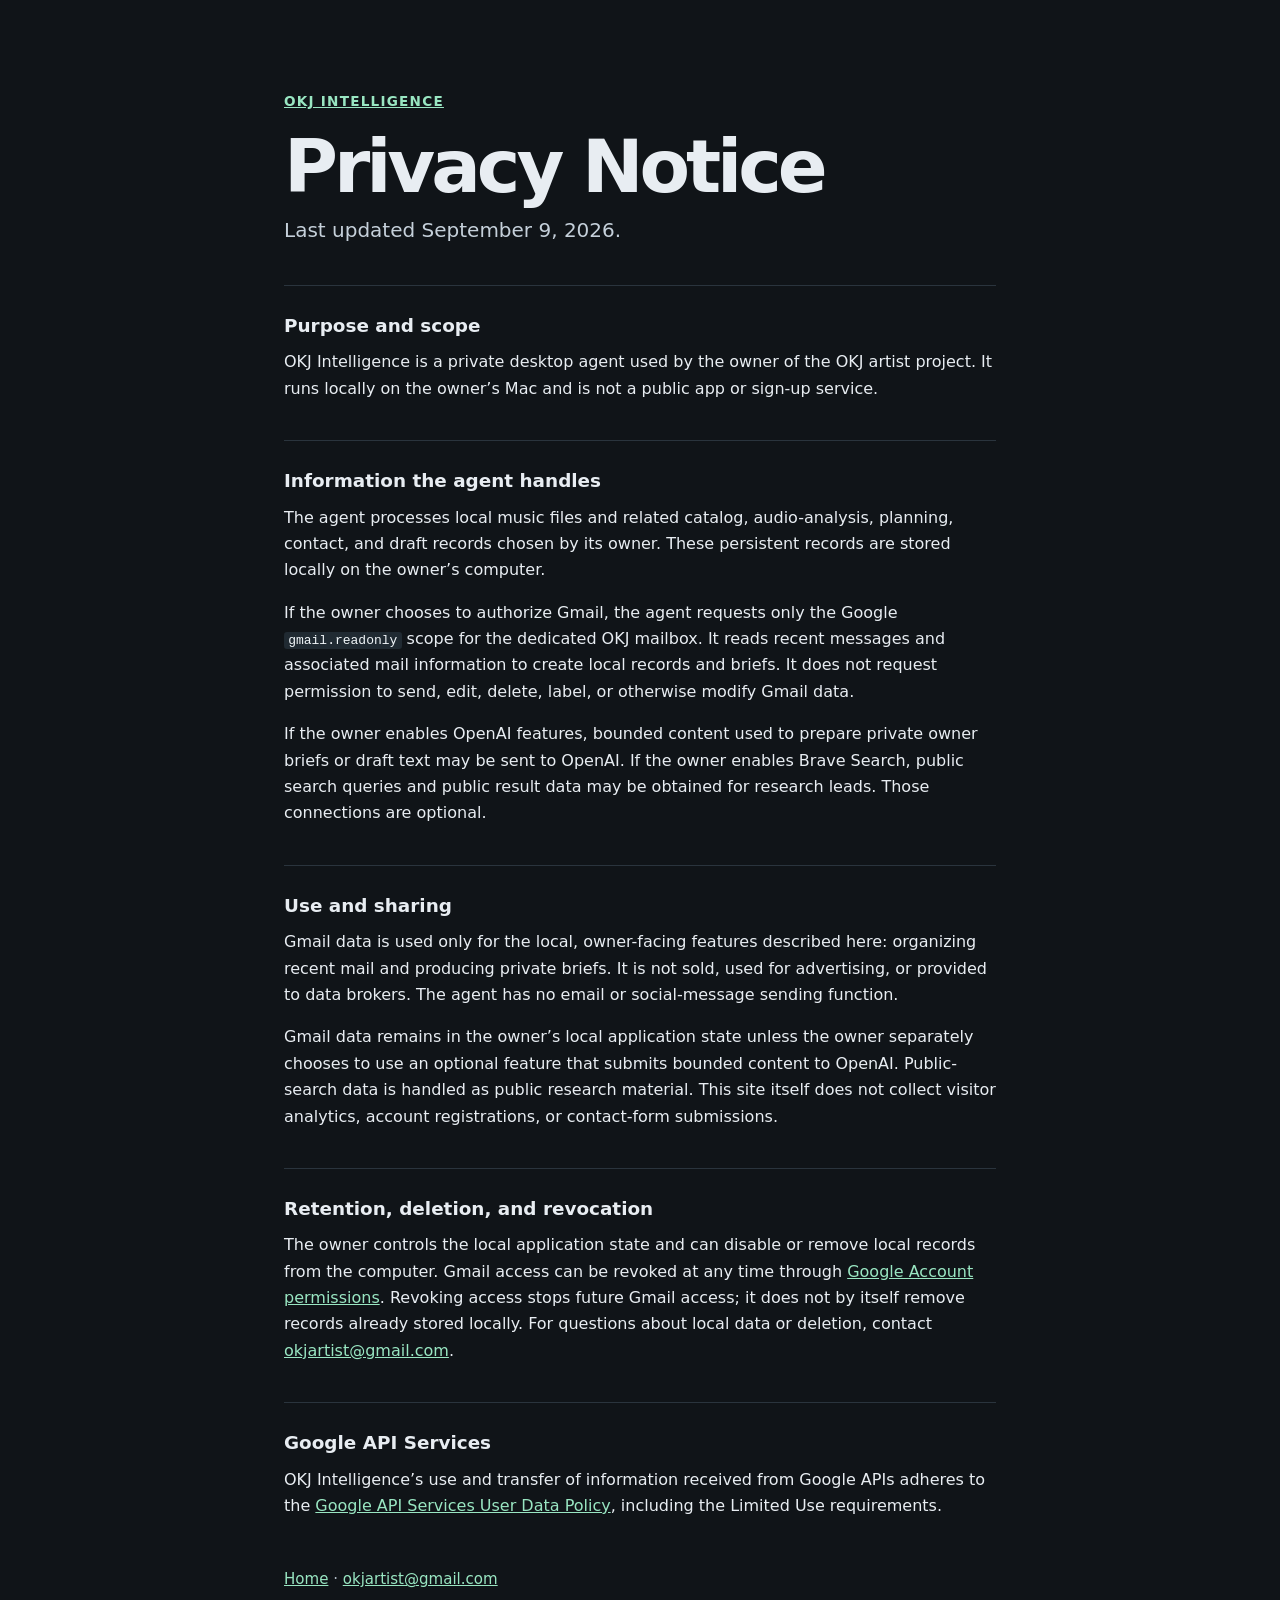
==== privacy.html @ 697395ec "Add public OAuth information site" ====
<!doctype html>
<html lang="en">
  <head>
    <meta charset="utf-8">
    <meta name="viewport" content="width=device-width, initial-scale=1">
    <meta name="description" content="Privacy notice for OKJ Intelligence.">
    <title>Privacy Notice · OKJ Intelligence</title>
    <link rel="stylesheet" href="styles.css">
  </head>
  <body>
    <main>
      <p class="eyebrow"><a href="index.html">OKJ Intelligence</a></p>
      <h1>Privacy Notice</h1>
      <p class="lead">Last updated September 9, 2026.</p>

      <section>
        <h2>Purpose and scope</h2>
        <p>OKJ Intelligence is a private desktop agent used by the owner of the OKJ artist project. It runs locally on the owner’s Mac and is not a public app or sign-up service.</p>
      </section>

      <section>
        <h2>Information the agent handles</h2>
        <p>The agent processes local music files and related catalog, audio-analysis, planning, contact, and draft records chosen by its owner. These persistent records are stored locally on the owner’s computer.</p>
        <p>If the owner chooses to authorize Gmail, the agent requests only the Google <code>gmail.readonly</code> scope for the dedicated OKJ mailbox. It reads recent messages and associated mail information to create local records and briefs. It does not request permission to send, edit, delete, label, or otherwise modify Gmail data.</p>
        <p>If the owner enables OpenAI features, bounded content used to prepare private owner briefs or draft text may be sent to OpenAI. If the owner enables Brave Search, public search queries and public result data may be obtained for research leads. Those connections are optional.</p>
      </section>

      <section>
        <h2>Use and sharing</h2>
        <p>Gmail data is used only for the local, owner-facing features described here: organizing recent mail and producing private briefs. It is not sold, used for advertising, or provided to data brokers. The agent has no email or social-message sending function.</p>
        <p>Gmail data remains in the owner’s local application state unless the owner separately chooses to use an optional feature that submits bounded content to OpenAI. Public-search data is handled as public research material. This site itself does not collect visitor analytics, account registrations, or contact-form submissions.</p>
      </section>

      <section>
        <h2>Retention, deletion, and revocation</h2>
        <p>The owner controls the local application state and can disable or remove local records from the computer. Gmail access can be revoked at any time through <a href="https://myaccount.google.com/permissions">Google Account permissions</a>. Revoking access stops future Gmail access; it does not by itself remove records already stored locally. For questions about local data or deletion, contact <a href="mailto:okjartist@gmail.com">okjartist@gmail.com</a>.</p>
      </section>

      <section>
        <h2>Google API Services</h2>
        <p>OKJ Intelligence’s use and transfer of information received from Google APIs adheres to the <a href="https://developers.google.com/terms/api-services-user-data-policy">Google API Services User Data Policy</a>, including the Limited Use requirements.</p>
      </section>

      <footer><a href="index.html">Home</a> · <a href="mailto:okjartist@gmail.com">okjartist@gmail.com</a></footer>
    </main>
  </body>
</html>
---- styles.css ----
:root { color-scheme: dark; font-family: ui-sans-serif, system-ui, -apple-system, BlinkMacSystemFont, "Segoe UI", sans-serif; }
* { box-sizing: border-box; }
body { margin: 0; min-height: 100vh; background: #101418; color: #e8edf2; line-height: 1.65; }
main { max-width: 760px; margin: 0 auto; padding: 10vh 24px 56px; }
h1 { margin: 0 0 10px; font-size: clamp(2.4rem, 7vw, 4.6rem); letter-spacing: -0.055em; line-height: 1; }
h2 { margin: 0 0 8px; font-size: 1.15rem; }
p { margin: 0 0 16px; }
.eyebrow { margin: 0 0 18px; color: #99e6c2; font-size: .85rem; font-weight: 700; letter-spacing: .09em; text-transform: uppercase; }
.lead { max-width: 650px; color: #c5d0da; font-size: 1.25rem; }
section { margin-top: 38px; padding-top: 25px; border-top: 1px solid #2a343d; }
ul { margin: 0; padding-left: 1.2rem; }
li + li { margin-top: 10px; }
a { color: #99e6c2; }
code { padding: .1em .32em; border-radius: .25em; background: #202a32; color: #f1f6f9; }
footer { margin-top: 48px; color: #aeb9c2; font-size: .94rem; }
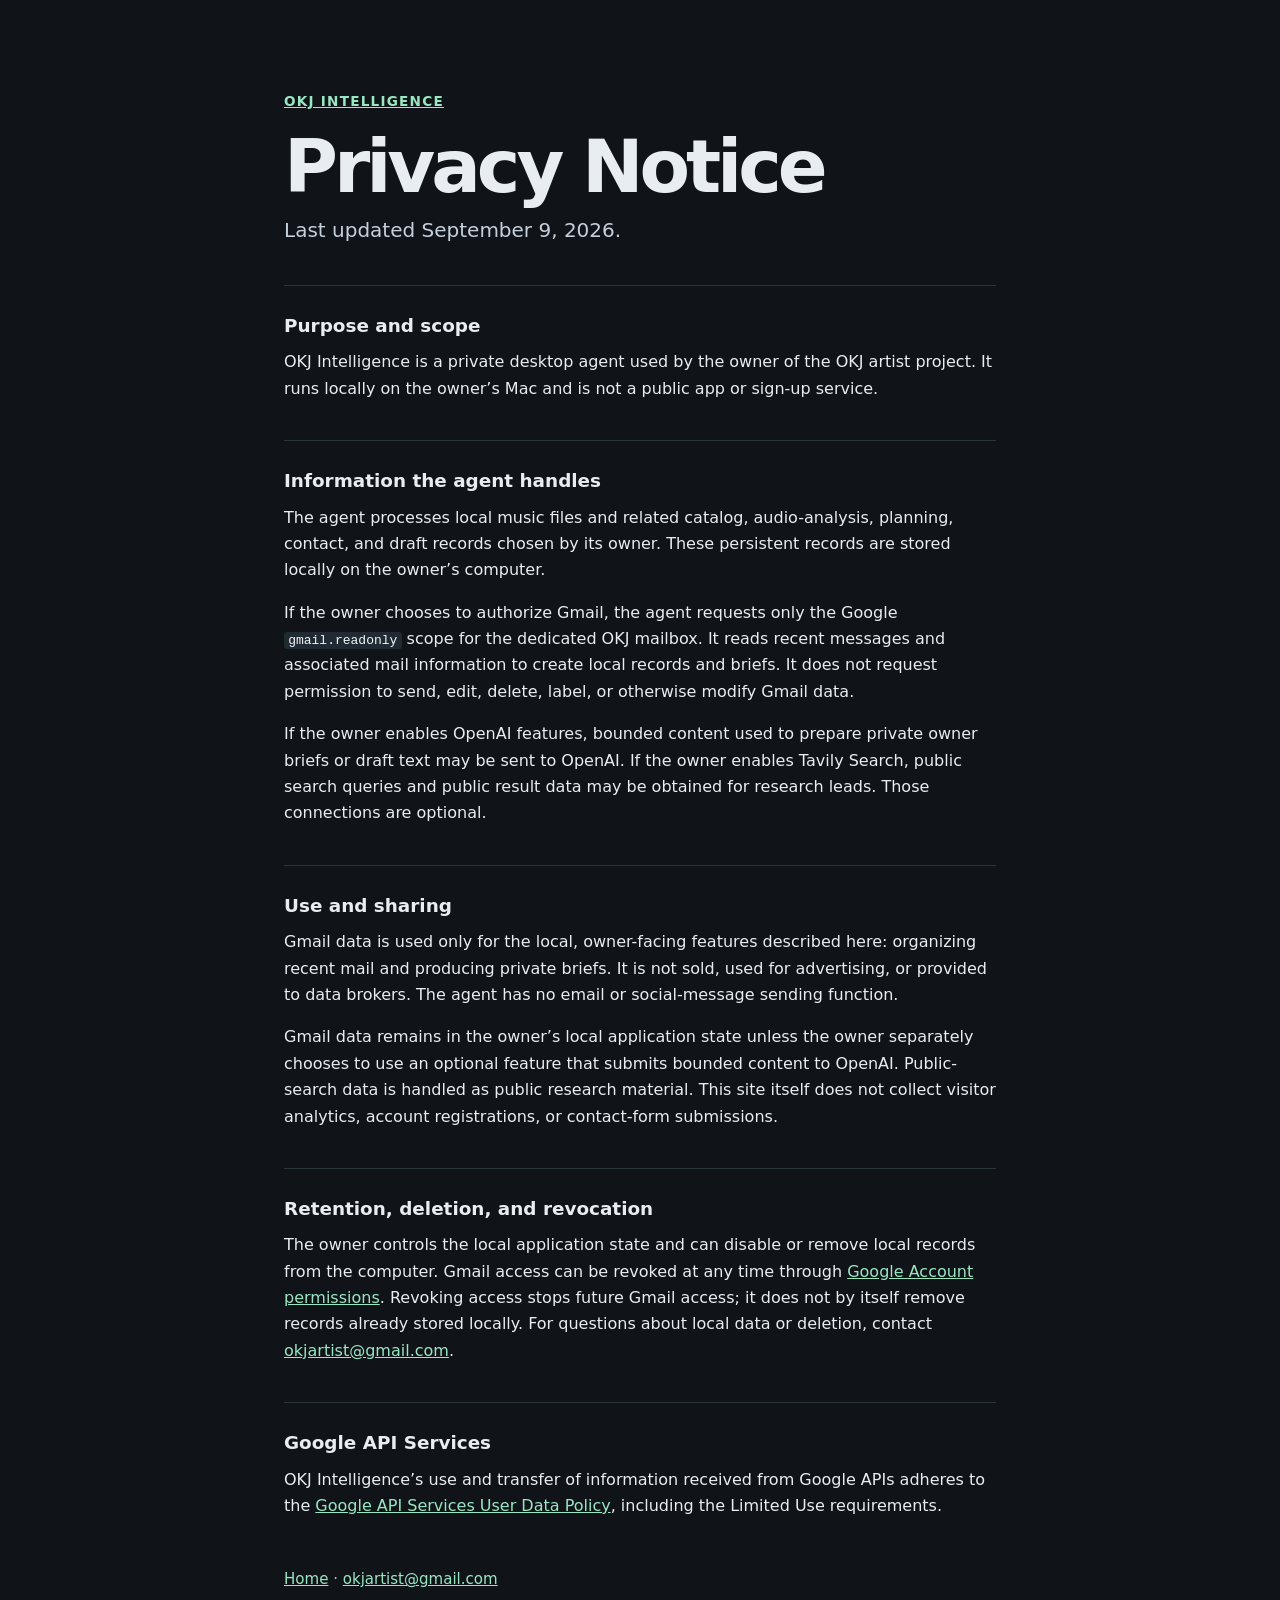
==== commit 6d4c3618: "Update search provider disclosure to Tavily" ====
--- a/privacy.html
+++ b/privacy.html
@@ -22,7 +22,7 @@
         <h2>Information the agent handles</h2>
         <p>The agent processes local music files and related catalog, audio-analysis, planning, contact, and draft records chosen by its owner. These persistent records are stored locally on the owner’s computer.</p>
         <p>If the owner chooses to authorize Gmail, the agent requests only the Google <code>gmail.readonly</code> scope for the dedicated OKJ mailbox. It reads recent messages and associated mail information to create local records and briefs. It does not request permission to send, edit, delete, label, or otherwise modify Gmail data.</p>
-        <p>If the owner enables OpenAI features, bounded content used to prepare private owner briefs or draft text may be sent to OpenAI. If the owner enables Brave Search, public search queries and public result data may be obtained for research leads. Those connections are optional.</p>
+        <p>If the owner enables OpenAI features, bounded content used to prepare private owner briefs or draft text may be sent to OpenAI. If the owner enables Tavily Search, public search queries and public result data may be obtained for research leads. Those connections are optional.</p>
       </section>
 
       <section>
